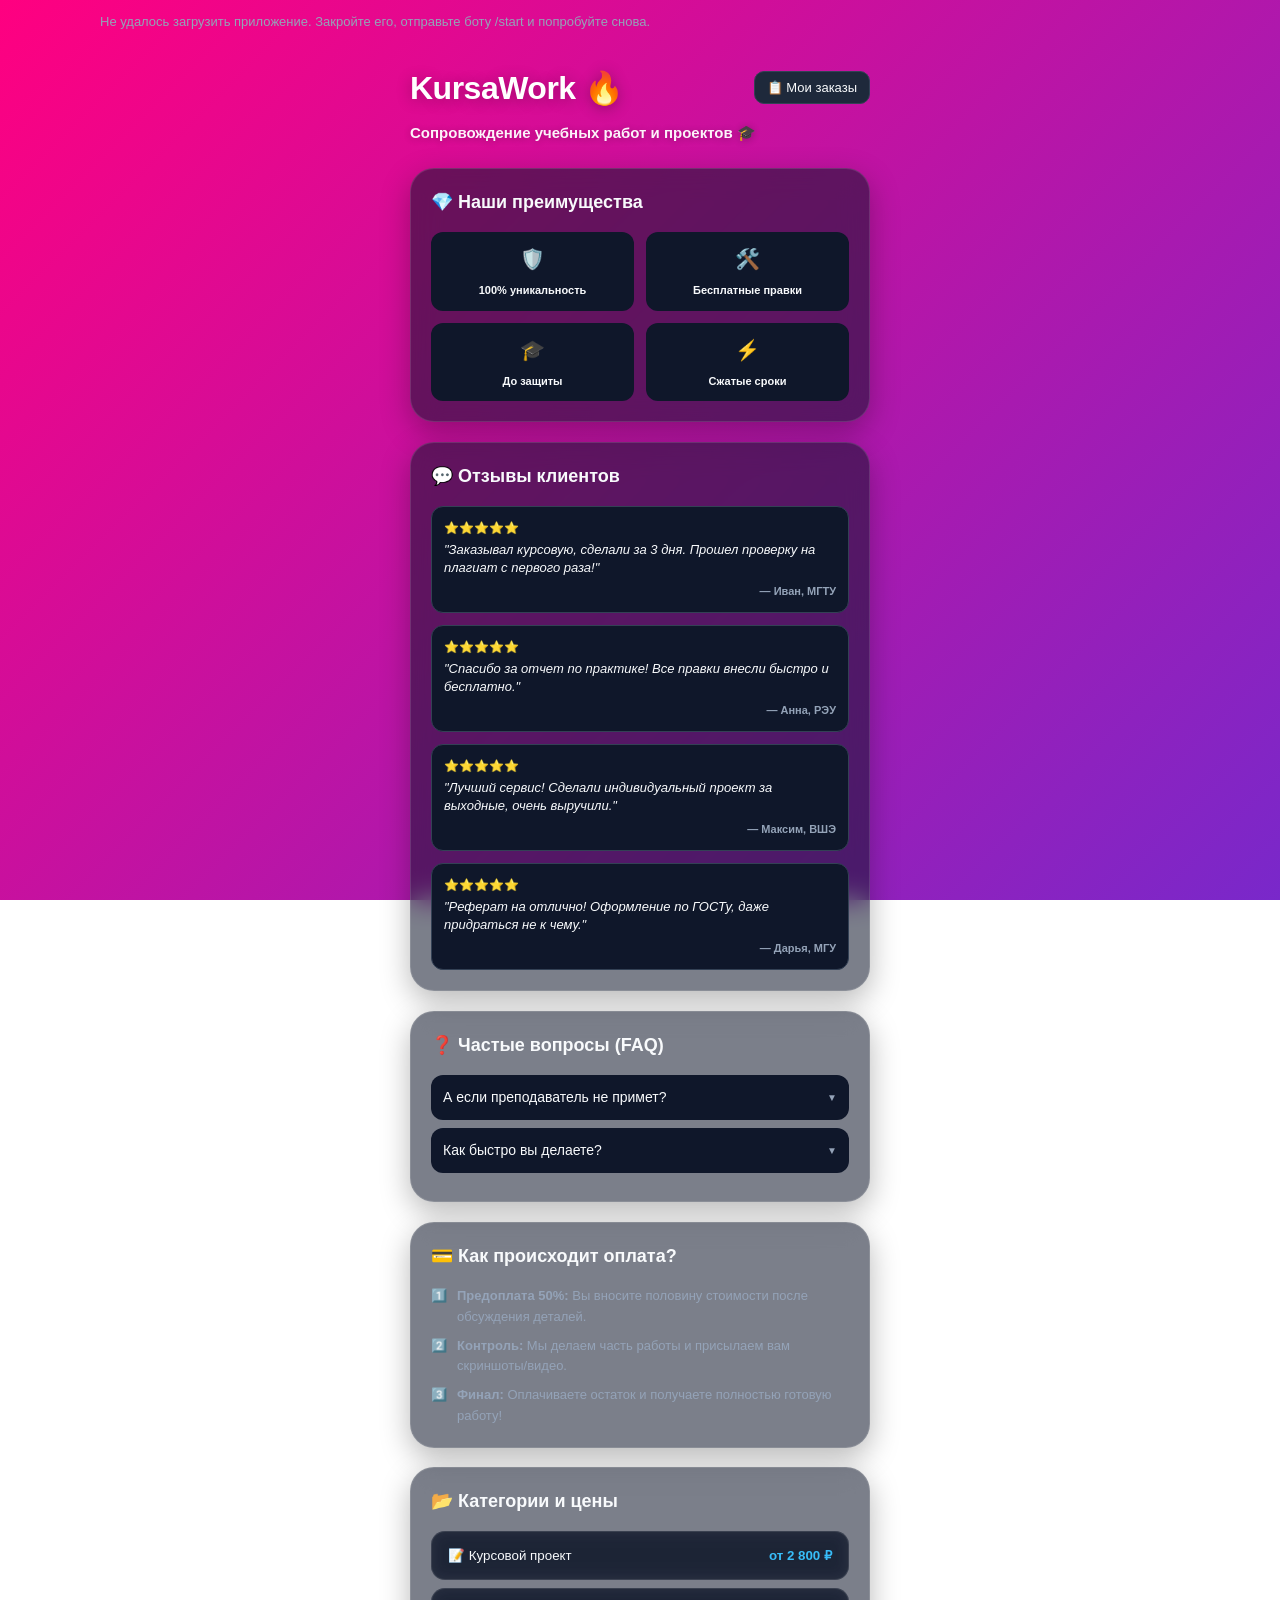
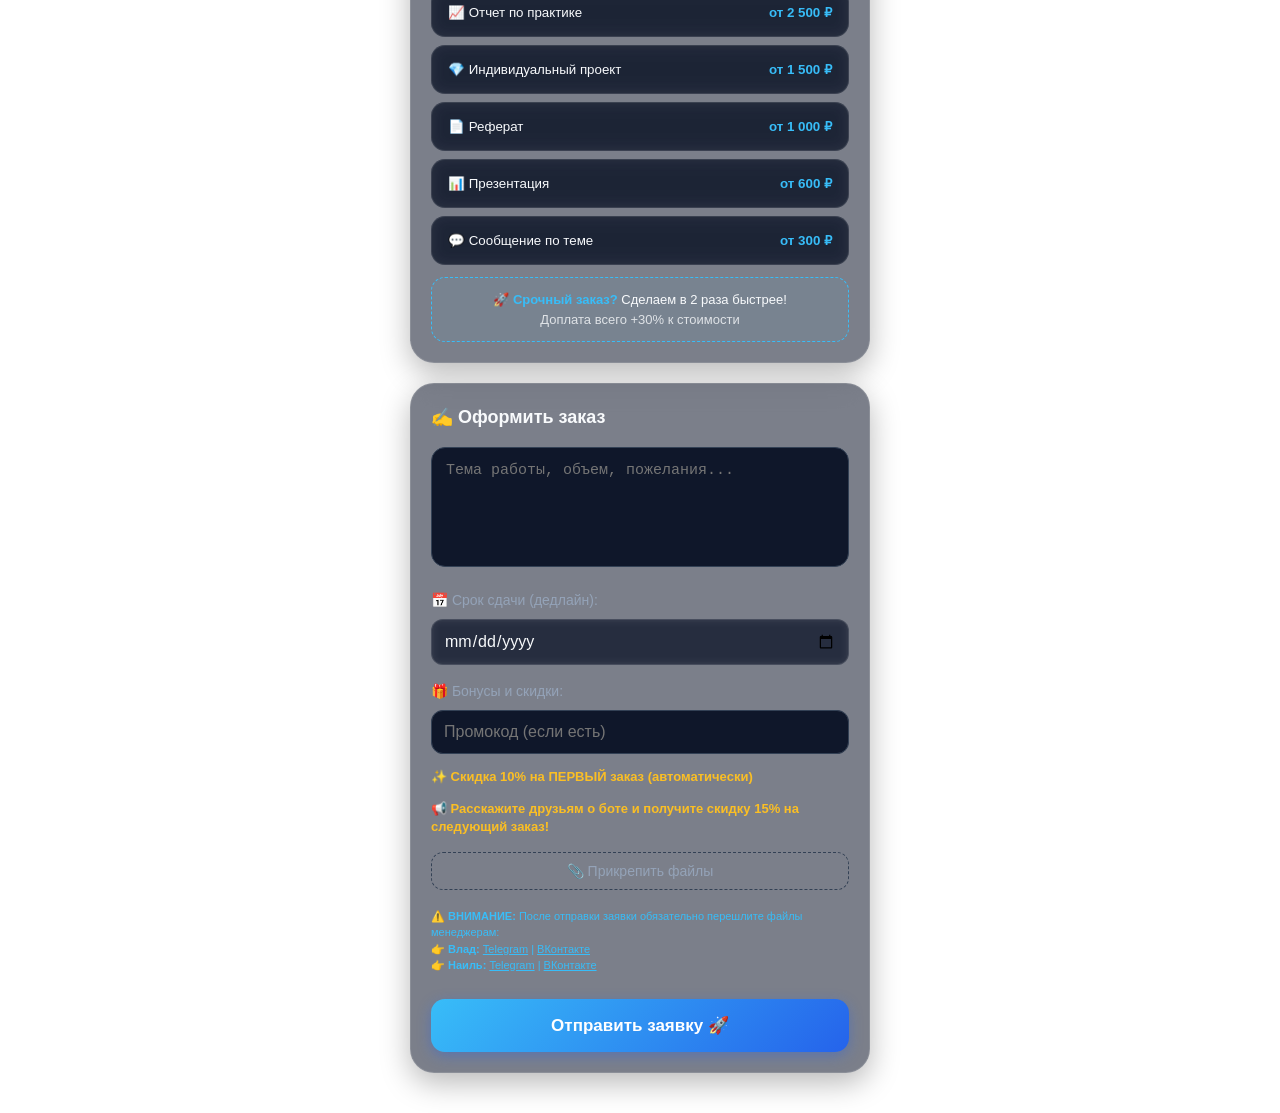
==== index.html @ 96e75885 "Add files via upload" ====
<!doctype html>
<html lang="ru">
  <head>
    <meta charset="UTF-8" />
    <meta name="viewport" content="width=device-width, initial-scale=1.0, maximum-scale=1.0, user-scalable=no" />
    <title>KursaWork Mini App</title>
    <link rel="stylesheet" href="./style.css?v=4.1" />
    <script src="https://telegram.org/js/telegram-web-app.js"></script>
    <link rel="stylesheet" href="./preserved.css"><link rel="stylesheet" href="./account.css">
    <script defer src="./bootstrap.js?v=5"></script></head>
  <body><div id="kwAccountBar" class="kw-account-bar"></div>
    <main class="container">
      <!-- Главный экран -->
      <div id="home-view">
        <div class="kw-preserved-129">
          <h1 class="kw-preserved-130">KursaWork 🔥</h1>
          <button id="showOrdersBtn" class="kw-preserved-131">
            📋 Мои заказы
          </button>
        </div>
        <p class="kw-preserved-132 subtitle">Сопровождение учебных работ и проектов 🎓</p>

        <section class="card">
          <h2>💎 Наши преимущества</h2>
          <div class="benefits-grid">
            <div class="benefit-item">
              <span>🛡️</span>
              <strong>100% уникальность</strong>
            </div>
            <div class="benefit-item">
              <span>🛠️</span>
              <strong>Бесплатные правки</strong>
            </div>
            <div class="benefit-item">
              <span>🎓</span>
              <strong>До защиты</strong>
            </div>
            <div class="benefit-item">
              <span>⚡</span>
              <strong>Сжатые сроки</strong>
            </div>
          </div>
        </section>

        <section class="card">
          <h2>💬 Отзывы клиентов</h2>
          <div class="reviews-slider">
            <div class="review-card">
              <div class="review-stars">⭐⭐⭐⭐⭐</div>
              <p>"Заказывал курсовую, сделали за 3 дня. Прошел проверку на плагиат с первого раза!"</p>
              <span class="review-author">— Иван, МГТУ</span>
            </div>
            <div class="review-card">
              <div class="review-stars">⭐⭐⭐⭐⭐</div>
              <p>"Спасибо за отчет по практике! Все правки внесли быстро и бесплатно."</p>
              <span class="review-author">— Анна, РЭУ</span>
            </div>
            <div class="review-card">
              <div class="review-stars">⭐⭐⭐⭐⭐</div>
              <p>"Лучший сервис! Сделали индивидуальный проект за выходные, очень выручили."</p>
              <span class="review-author">— Максим, ВШЭ</span>
            </div>
            <div class="review-card">
              <div class="review-stars">⭐⭐⭐⭐⭐</div>
              <p>"Реферат на отлично! Оформление по ГОСТу, даже придраться не к чему."</p>
              <span class="review-author">— Дарья, МГУ</span>
            </div>
          </div>
        </section>

        <section class="card">
          <h2>❓ Частые вопросы (FAQ)</h2>
          <div class="faq-list">
            <details>
              <summary>А если преподаватель не примет?</summary>
              <p>Мы бесплатно вносим все необходимые правки до тех пор, пока работа не будет успешно принята!</p>
            </details>
            <details>
              <summary>Как быстро вы делаете?</summary>
              <p>Сроки зависят от сложности, но мы всегда стараемся уложиться в ваш дедлайн. В среднем от 2-х дней.</p>
            </details>
          </div>
        </section>

        <section class="card">
          <h2>💳 Как происходит оплата?</h2>
          <div class="kw-preserved-133">
            <div class="kw-preserved-134">
              <span>1️⃣</span>
              <span><b>Предоплата 50%:</b> Вы вносите половину стоимости после обсуждения деталей.</span>
            </div>
            <div class="kw-preserved-135">
              <span>2️⃣</span>
              <span><b>Контроль:</b> Мы делаем часть работы и присылаем вам скриншоты/видео.</span>
            </div>
            <div class="kw-preserved-136">
              <span>3️⃣</span>
              <span><b>Финал:</b> Оплачиваете остаток и получаете полностью готовую работу!</span>
            </div>
          </div>
        </section>

        <section class="card">
          <h2>📂 Категории и цены</h2>
          <button class="item" data-type="Курсовой проект" data-price="от 2 800 ₽">
            <span>📝 Курсовой проект</span>
            <strong>от 2 800 ₽</strong>
          </button>
          <button class="item" data-type="Отчет по практике" data-price="от 2 500 ₽">
            <span>📈 Отчет по практике</span>
            <strong>от 2 500 ₽</strong>
          </button>
          <button class="item" data-type="Индивидуальный проект" data-price="от 1 500 ₽">
            <span>💎 Индивидуальный проект</span>
            <strong>от 1 500 ₽</strong>
          </button>
          <button class="item" data-type="Реферат" data-price="от 1 000 ₽">
            <span>📄 Реферат</span>
            <strong>от 1 000 ₽</strong>
          </button>
          <button class="item" data-type="Презентация" data-price="от 600 ₽">
            <span>📊 Презентация</span>
            <strong>от 600 ₽</strong>
          </button>
          <button class="item" data-type="Сообщение по теме" data-price="от 300 ₽">
            <span>💬 Сообщение по теме</span>
            <strong>от 300 ₽</strong>
          </button>
          
          <div class="urgent-box">
            <p>🚀 <b>Срочный заказ?</b> Сделаем в 2 раза быстрее!</p>
            <p class="kw-preserved-137">Доплата всего +30% к стоимости</p>
          </div>
        </section>

        <section class="card">
          <h2>✍️ Оформить заказ</h2>
          <textarea id="task" placeholder="Тема работы, объем, пожелания..."></textarea>
          
          <div class="input-group">
            <label for="deadline">📅 Срок сдачи (дедлайн):</label>
            <input type="date" id="deadline" />
          </div>

          <div class="input-group">
            <label for="promo">🎁 Бонусы и скидки:</label>
            <input type="text" id="promo" placeholder="Промокод (если есть)" />
            <p class="promo-hint">✨ Скидка 10% на ПЕРВЫЙ заказ (автоматически)</p>
            <p class="promo-hint">📢 Расскажите друзьям о боте и получите скидку 15% на следующий заказ!</p>
          </div>

          <div class="file-upload">
            <input type="file" id="fileInput" multiple hidden />
            <button id="fileBtn" class="secondary">📎 Прикрепить файлы</button>
            <div id="fileList" class="file-list"></div>
            <p class="kw-preserved-138">
              ⚠️ <b>ВНИМАНИЕ:</b> После отправки заявки обязательно перешлите файлы менеджерам: <br>
              👉 <b>Влад:</b> <a href="https://t.me/R0llxon" class="kw-preserved-139">Telegram</a> | <a href="https://vk.ru/marsyanen" class="kw-preserved-140">ВКонтакте</a><br>
              👉 <b>Наиль:</b> <a href="https://t.me/is_cosmo" class="kw-preserved-141">Telegram</a> | <a href="https://vk.ru/slarnyak" class="kw-preserved-142">ВКонтакте</a>
            </p>
          </div>

          <button id="sendBtn" class="primary">Отправить заявку 🚀</button>
        </section>
      </div>

      <!-- Экран заказов -->
      <div id="orders-view" class="kw-preserved-143">
        <div class="kw-preserved-144">
          <div class="kw-preserved-145">
            <button id="backBtn" class="kw-preserved-146">
              ←
            </button>
            <h1 class="kw-preserved-147">📋 Мои заказы</h1>
          </div>
          <button id="clearAllBtn" class="kw-preserved-148">
            🗑️ Очистить всё
          </button>
        </div>
        <div id="orders-list"></div>
        <div id="no-orders-msg" class="kw-preserved-149">
          <p class="kw-preserved-150">У вас пока нет заказов.</p>
          <button id="to-home-btn" class="primary">Сделать первый заказ</button>
        </div>
      </div>
    </main>


  </body>
</html>
---- style.css ----
:root {
  --bg-color: #0f172a;
  --card-bg: #1e293b;
  --text-primary: #f8fafc;
  --text-secondary: #94a3b8;
  --accent-color: #38bdf8;
  --accent-hover: #0ea5e9;
  --success-color: #22c55e;
  --border-color: #334155;
  --font-family: -apple-system, BlinkMacSystemFont, "Segoe UI", Roboto, Helvetica, Arial, sans-serif;
}

* {
  box-sizing: border-box;
  -webkit-tap-highlight-color: transparent;
}

body {
  margin: 0;
  padding: 0;
  /* МАКСИМАЛЬНО ЯРКАЯ И СОЧНАЯ ПАЛИТРА, как было до этого */
  background: linear-gradient(135deg, 
    #ff0080 0%, 
    #7928ca 25%, 
    #0070f3 50%, 
    #fbd38d 75%, 
    #ff0080 100%
  );
  background-attachment: fixed;
  background-size: 400% 400%;
  animation: gradientBG 12s ease infinite;
  color: var(--text-primary);
  font-family: var(--font-family);
  line-height: 1.5;
  overflow-x: hidden;
  min-height: 100vh;
}

.container {
  max-width: 500px;
  margin: 0 auto;
  padding: 20px;
  animation: fadeIn 0.5s ease-out;
}

@keyframes fadeIn {
  from { opacity: 0; transform: translateY(10px); }
  to { opacity: 1; transform: translateY(0); }
}

h1 {
  margin: 0;
  font-size: 32px;
  font-weight: 900;
  /* Белый текст с четкой тенью */
  color: #ffffff;
  text-shadow: 0 2px 15px rgba(0, 0, 0, 0.3);
  text-align: center;
  letter-spacing: -0.5px;
}

.subtitle {
  margin: 8px 0 24px;
  color: #ffffff;
  font-weight: 600;
  text-shadow: 0 1px 8px rgba(0, 0, 0, 0.3);
  text-align: center;
  font-size: 15px;
  opacity: 0.95;
}

@keyframes gradientBG {
  0% { background-position: 0% 50%; }
  50% { background-position: 100% 50%; }
  100% { background-position: 0% 50%; }
}

.card {
  /* Тонкая и прозрачная подложка со стильным неоновым spotlight-свечением границы */
  position: relative;
  background: rgba(15, 23, 42, 0.55);
  backdrop-filter: blur(14px);
  -webkit-backdrop-filter: blur(14px);
  border: 1px solid rgba(255, 255, 255, 0.12);
  border-radius: 24px;
  padding: 20px;
  margin-bottom: 20px;
  box-shadow: 0 10px 30px rgba(0, 0, 0, 0.28);
  overflow: hidden;
  /* Мягкий деликатный 3D наклон */
  transform-style: preserve-3d;
  will-change: transform;
  transform: perspective(1000px) rotateX(var(--tilt-x, 0deg)) rotateY(var(--tilt-y, 0deg)) scale3d(1, 1, 1);
  transition: transform 0.25s cubic-bezier(0.2, 0, 0.2, 1), border-color 0.3s ease, box-shadow 0.3s ease;
}

/* При фокусе на полях ввода полностью отключаем наклон карточки, чтобы текст не прыгал */
.card:focus-within {
  transform: perspective(1000px) rotateX(0deg) rotateY(0deg) scale3d(1, 1, 1) !important;
}

/* Радиальный мягкий свет (Spotlight) следующий за курсором */
.card::before {
  content: "";
  position: absolute;
  top: 0;
  left: 0;
  right: 0;
  bottom: 0;
  border-radius: inherit;
  background: radial-gradient(
    450px circle at var(--mouse-x, -500px) var(--mouse-y, -500px),
    rgba(56, 189, 248, 0.16),
    transparent 60%
  );
  pointer-events: none;
  opacity: 0;
  transition: opacity 0.35s ease;
  z-index: 1;
}

/* Светящаяся рамка за курсором */
.card::after {
  content: "";
  position: absolute;
  inset: -1px;
  border-radius: inherit;
  padding: 1px;
  background: radial-gradient(
    320px circle at var(--mouse-x, -500px) var(--mouse-y, -500px),
    rgba(56, 189, 248, 0.65),
    rgba(147, 51, 234, 0.35) 40%,
    transparent 70%
  );
  -webkit-mask: linear-gradient(#fff 0 0) content-box, linear-gradient(#fff 0 0);
  -webkit-mask-composite: xor;
  mask-composite: exclude;
  pointer-events: none;
  opacity: 0;
  transition: opacity 0.35s ease;
  z-index: 2;
}

.card:hover::before,
.card:hover::after {
  opacity: 1;
}

.card > * {
  position: relative;
  z-index: 3;
}

#clearAllBtn {
  background: linear-gradient(135deg, #ff4b2b 0%, #ff416c 100%);
  color: white;
  border: 1px solid rgba(255, 255, 255, 0.3);
  padding: 14px 24px;
  border-radius: 16px;
  font-weight: 800;
  font-size: 15px;
  width: 100%;
  margin-bottom: 24px;
  box-shadow: 0 8px 20px rgba(255, 75, 43, 0.4);
  cursor: pointer;
  transition: all 0.3s ease;
  display: flex;
  align-items: center;
  justify-content: center;
  gap: 8px;
  text-transform: uppercase;
  letter-spacing: 1.5px;
}

#clearAllBtn:active {
  transform: scale(0.96);
  box-shadow: 0 2px 8px rgba(239, 68, 68, 0.2);
}

#clearAllBtn:hover {
  filter: brightness(1.1);
  box-shadow: 0 6px 20px rgba(239, 68, 68, 0.5);
}

.card h2 {
  margin: 0 0 16px;
  font-size: 18px;
  font-weight: 600;
  display: flex;
  align-items: center;
  gap: 8px;
}

.input-group {
  margin-top: 16px;
  display: flex;
  flex-direction: column;
  gap: 8px;
}

.input-group label {
  font-size: 14px;
  color: var(--text-secondary);
  font-weight: 500;
}

.input-group input[type="date"],
.input-group input[type="text"],
.input-group textarea {
  background: rgba(15, 23, 42, 0.5);
  backdrop-filter: blur(4px);
  border: 1px solid rgba(255, 255, 255, 0.1);
  border-radius: 12px;
  padding: 12px;
  color: var(--text-primary);
  font-family: var(--font-family);
  font-size: 16px;
  outline: none;
  transition: all 0.2s;
}

.input-group input:focus,
.input-group textarea:focus {
  border-color: var(--accent-color);
  background: rgba(15, 23, 42, 0.8);
}

.input-group input[type="date"]:focus,
.input-group input[type="text"]:focus {
  border-color: var(--accent-color);
}

.input-group input[type="text"] {
  background: var(--bg-color);
  border: 1px solid var(--border-color);
  border-radius: 12px;
  padding: 12px;
  color: var(--text-primary);
  font-family: var(--font-family);
  font-size: 16px;
  outline: none;
  transition: border-color 0.2s;
}

.promo-hint {
  font-size: 13px;
  color: #fbbf24;
  font-weight: 600;
  margin: 6px 0 0;
  line-height: 1.4;
}

/* Benefits & FAQ */
.benefits-grid {
  display: grid;
  grid-template-columns: 1fr 1fr;
  gap: 12px;
}

.benefit-item {
  background: var(--bg-color);
  padding: 12px;
  border-radius: 12px;
  display: flex;
  flex-direction: column;
  align-items: center;
  text-align: center;
  gap: 8px;
}

.benefit-item span {
  font-size: 20px;
}

.benefit-item strong {
  font-size: 11px;
  color: var(--text-primary);
}

.faq-list details {
  background: var(--bg-color);
  border-radius: 12px;
  margin-bottom: 8px;
  overflow: hidden;
}

.faq-list summary {
  padding: 12px;
  font-size: 14px;
  font-weight: 500;
  cursor: pointer;
  list-style: none;
  display: flex;
  justify-content: space-between;
  align-items: center;
}

.faq-list summary::after {
  content: '▼';
  font-size: 10px;
  color: var(--text-secondary);
  transition: transform 0.2s;
}

.faq-list details[open] summary::after {
  transform: rotate(180deg);
}

.faq-list p {
  padding: 0 12px 12px;
  margin: 0;
  font-size: 13px;
  color: var(--text-secondary);
}

/* My Orders Page */
.order-card {
  background: var(--card-bg);
  border: 1px solid var(--border-color);
  border-radius: 16px;
  margin-bottom: 15px;
  padding: 15px;
  animation: fadeIn 0.3s ease-out;
  position: relative;
}

.order-id {
  font-weight: 700;
  font-size: 15px;
  color: var(--text-primary);
  margin-right: 8px;
}

.order-status {
  font-size: 11px;
  font-weight: 700;
  padding: 3px 8px;
  border-radius: 6px;
  color: #fff;
  text-transform: uppercase;
}

.status-pending { background: rgba(148, 163, 184, 0.1); color: #94a3b8; }
.status-accepted { background: rgba(34, 197, 94, 0.1); color: #22c55e; }
.status-progress { background: rgba(56, 189, 248, 0.1); color: #38bdf8; }
.status-ready { background: linear-gradient(135deg, #22c55e 0%, #16a34a 100%); color: white; }
.status-rejected { background: rgba(239, 68, 68, 0.1); color: #ef4444; }

.order-info {
  margin: 6px 0;
  font-size: 13px;
  color: var(--text-secondary);
  line-height: 1.4;
}

.order-info b {
  color: var(--text-primary);
}

.order-time {
  font-size: 11px;
  color: var(--text-secondary);
  opacity: 0.7;
}

.order-price {
  font-weight: 800;
  color: var(--accent-color);
  font-size: 16px;
}

.delete-btn {
  background: rgba(239, 68, 68, 0.1);
  border: 1px solid rgba(239, 68, 68, 0.2);
  color: #ef4444;
  width: 32px;
  height: 32px;
  border-radius: 8px;
  display: flex;
  align-items: center;
  justify-content: center;
  cursor: pointer;
  transition: all 0.2s;
}

.delete-btn:active {
  transform: scale(0.9);
  background: rgba(239, 68, 68, 0.2);
}

#back-to-main {
  margin-top: 20px;
}

/* Reviews */
.reviews-slider {
  display: flex;
  flex-direction: column;
  gap: 12px;
}

.review-card {
  background: var(--bg-color);
  padding: 12px;
  border-radius: 12px;
  border: 1px solid var(--border-color);
}

.review-stars {
  color: #fbbf24;
  font-size: 12px;
  margin-bottom: 4px;
}

.review-card p {
  margin: 0;
  font-size: 13px;
  color: var(--text-primary);
  font-style: italic;
  line-height: 1.4;
}

.review-author {
  display: block;
  margin-top: 6px;
  font-size: 11px;
  color: var(--text-secondary);
  text-align: right;
  font-weight: 600;
}

.item {
  width: 100%;
  display: flex;
  justify-content: space-between;
  align-items: center;
  background: rgba(15, 23, 42, 0.7);
  backdrop-filter: blur(8px);
  color: var(--text-primary);
  border: 1px solid rgba(255, 255, 255, 0.1);
  border-radius: 14px;
  padding: 16px;
  margin: 8px 0;
  cursor: pointer;
  position: relative;
  transition: all 0.25s cubic-bezier(0.4, 0, 0.2, 1);
}

.item:hover {
  border-color: rgba(56, 189, 248, 0.4);
  background: rgba(15, 23, 42, 0.85);
  box-shadow: 0 4px 16px rgba(56, 189, 248, 0.15);
}

.item:active {
  transform: scale(0.985);
}

.item span {
  font-weight: 500;
}

.item strong {
  color: var(--accent-color);
}

.item.active {
  background: rgba(56, 189, 248, 0.05);
  border-color: var(--accent-color);
  box-shadow: 0 0 0 1px var(--accent-color);
}

.urgent-box {
  margin-top: 12px;
  padding: 12px;
  background: rgba(56, 189, 248, 0.05);
  border-radius: 14px;
  border: 1px dashed var(--accent-color);
  text-align: center;
}

.urgent-box p {
  margin: 0;
  font-size: 13px;
  color: var(--text-primary);
}

.urgent-box b {
  color: var(--accent-color);
}

textarea {
  width: 100%;
  min-height: 120px;
  resize: none;
  border-radius: 14px;
  border: 1px solid var(--border-color);
  background: #0f172a;
  color: var(--text-primary);
  padding: 14px;
  font-size: 15px;
  transition: border-color 0.2s;
}

textarea:focus {
  outline: none;
  border-color: var(--accent-color);
}

.file-upload {
  margin: 15px 0;
}

.secondary {
  width: 100%;
  background: transparent;
  border: 1px dashed var(--border-color);
  color: var(--text-secondary);
  border-radius: 12px;
  padding: 10px;
  cursor: pointer;
  font-size: 14px;
  transition: all 0.2s;
}

.secondary:hover {
  border-color: var(--accent-color);
  color: var(--text-primary);
}

.file-list {
  margin-top: 8px;
  font-size: 12px;
  color: var(--accent-color);
  display: flex;
  flex-direction: column;
  gap: 4px;
}

.primary {
  margin-top: 10px;
  width: 100%;
  border: none;
  border-radius: 14px;
  padding: 16px;
  cursor: pointer;
  background: linear-gradient(135deg, #38bdf8 0%, #2563eb 100%);
  color: white;
  font-size: 17px;
  font-weight: 700;
  box-shadow: 0 4px 14px 0 rgba(37, 99, 235, 0.39);
  transition: all 0.2s;
}

.primary:active {
  transform: scale(0.97);
  box-shadow: 0 2px 10px 0 rgba(37, 99, 235, 0.39);
}
---- preserved.css ----
.order-table {
      width: 100%;
      min-width: 950px;
      border-collapse: collapse;
      margin-top: 14px;
      font-size: 13px;
    }
    .order-table th, .order-table td {
      padding: 12px 10px;
      text-align: left;
      border-bottom: 1px solid var(--card-border);
      vertical-align: middle;
    }
    .order-table th {
      color: var(--text-secondary);
      font-weight: 600;
      text-transform: uppercase;
      font-size: 11px;
    }
    .action-btn {
      display: inline-flex;
      align-items: center;
      justify-content: center;
      padding: 6px 11px;
      border-radius: 8px;
      font-size: 12px;
      font-weight: 600;
      border: none;
      cursor: pointer;
      transition: var(--transition);
      margin-right: 4px;
      margin-bottom: 3px;
      white-space: nowrap;
    }
    .btn-accept { background: rgba(56, 189, 248, 0.2); color: #38bdf8; border: 1px solid rgba(56, 189, 248, 0.4); }
    .btn-accept:hover { background: #38bdf8; color: black; }
    .btn-work { background: rgba(139, 92, 246, 0.2); color: #c084fc; border: 1px solid rgba(139, 92, 246, 0.4); }
    .btn-work:hover { background: #8b5cf6; color: white; }
    .btn-done { background: rgba(16, 185, 129, 0.2); color: #34d399; border: 1px solid rgba(16, 185, 129, 0.4); }
    .btn-done:hover { background: #10b981; color: white; }
    .btn-reject { background: rgba(239, 68, 68, 0.2); color: #f87171; border: 1px solid rgba(239, 68, 68, 0.4); }
    .btn-reject:hover { background: #ef4444; color: white; }
  
.kw-preserved-1{max-width: 1200px;}
.kw-preserved-2{max-width: 440px; margin: 40px auto;}
.kw-preserved-3{font-size: 22px; text-align: center; margin-bottom: 8px;}
.kw-preserved-4{font-size: 13px; color: var(--text-secondary); text-align: center; margin-bottom: 20px;}
.kw-preserved-5{display: none; margin-top: 14px; padding: 12px; background: rgba(239, 68, 68, 0.15); border: 1px solid rgba(239, 68, 68, 0.3); color: #f87171; border-radius: 10px; font-size: 13px; text-align: center;}
.kw-preserved-6{display: none;}
.kw-preserved-7{display: flex; justify-content: space-between; align-items: center; flex-wrap: wrap; gap: 14px;}
.kw-preserved-8{font-size: 22px; margin: 0;}
.kw-preserved-9{font-size: 13px; color: var(--text-secondary); margin-top: 4px;}
.kw-preserved-10{color: var(--accent-cyan);}
.kw-preserved-11{display: flex; gap: 10px;}
.kw-preserved-12{color: #f87171; border-color: rgba(239, 68, 68, 0.3);}
.kw-preserved-13{overflow-x: auto; padding: 18px 24px;}
.kw-preserved-14{min-width: 80px;}
.kw-preserved-15{min-width: 95px;}
.kw-preserved-16{min-width: 140px;}
.kw-preserved-17{min-width: 200px;}
.kw-preserved-18{min-width: 95px;}
.kw-preserved-19{min-width: 110px;}
.kw-preserved-20{min-width: 95px;}
.kw-preserved-21{min-width: 220px;}
.kw-preserved-22{text-align: center; color: var(--text-secondary); padding: 30px;}
.kw-preserved-23{display: none; padding: 22px;}
.kw-preserved-24{font-size: 18px; margin-bottom: 14px;}
.kw-preserved-25{display: grid; grid-template-columns: 280px 1fr; gap: 18px; min-height: 440px;}
.kw-preserved-26{border-right: 1px solid var(--card-border); padding-right: 14px; max-height: 480px; overflow-y: auto;}
.kw-preserved-27{font-size: 13px; color: var(--text-secondary);}
.kw-preserved-28{display: flex; flex-direction: column; justify-content: space-between; height: 480px;}
.kw-preserved-29{flex: 1; overflow-y: auto; padding-right: 8px; margin-bottom: 14px;}
.kw-preserved-30{font-size: 14px; color: var(--text-secondary); text-align: center; margin-top: 150px;}
.kw-preserved-31{display: none; gap: 8px;}
.kw-preserved-32{flex: 1;}
.kw-preserved-33{width: auto; padding: 0 24px; white-space: nowrap;}

    .cab-nav {
      display: flex;
      gap: 8px;
      margin-bottom: 20px;
      border-bottom: 1px solid var(--card-border);
      padding-bottom: 12px;
      overflow-x: auto;
    }
    .cab-tab {
      padding: 10px 16px;
      border-radius: 12px;
      background: rgba(255, 255, 255, 0.04);
      border: 1px solid var(--card-border);
      color: var(--text-primary);
      font-size: 14px;
      font-weight: 600;
      cursor: pointer;
      white-space: nowrap;
      transition: var(--transition);
    }
    .cab-tab:hover {
      background: rgba(56, 189, 248, 0.12);
      border-color: var(--accent-cyan);
    }
    .cab-tab.active {
      background: linear-gradient(135deg, #0ea5e9, #3b82f6);
      border: none;
      color: white;
      box-shadow: 0 4px 15px rgba(14, 165, 233, 0.35);
    }
  
.kw-preserved-34{margin-bottom: 24px;}
.kw-preserved-35{font-size: 18px; margin-bottom: 14px;}
.kw-preserved-36{width: auto;}
.kw-preserved-37{display: none; margin-top: 12px; color: #34d399; font-size: 13px; font-weight: 600;}
.kw-preserved-38{display: none;}
.kw-preserved-39{font-size: 18px; margin-bottom: 12px;}
.kw-preserved-40{display: flex; flex-direction: column; gap: 10px;}
.kw-preserved-41{font-size: 13px; color: var(--text-secondary);}
.kw-preserved-42{display: none;}
.kw-preserved-43{font-size: 18px; margin-bottom: 12px;}
.kw-preserved-44{display: flex; gap: 10px; margin-bottom: 16px;}
.kw-preserved-45{text-transform: uppercase; font-weight: 700; letter-spacing: 1px;}
.kw-preserved-46{width: auto; padding: 12px 24px; white-space: nowrap;}
.kw-preserved-47{display: none;}
.kw-preserved-48{font-size: 18px; margin-bottom: 10px;}
.kw-preserved-49{font-size: 14px; color: var(--text-secondary); line-height: 1.6; margin-bottom: 16px;}
.kw-preserved-50{display: grid; grid-template-columns: repeat(auto-fit, minmax(200px, 1fr)); gap: 14px;}
.kw-preserved-51{background: rgba(16, 185, 129, 0.1); border: 1px solid rgba(16, 185, 129, 0.3); padding: 16px; border-radius: 14px;}
.kw-preserved-52{font-size: 20px; font-weight: 800; color: #34d399; margin-bottom: 4px;}
.kw-preserved-53{font-size: 12px; color: var(--text-secondary);}
.kw-preserved-54{background: rgba(56, 189, 248, 0.1); border: 1px solid rgba(56, 189, 248, 0.3); padding: 16px; border-radius: 14px;}
.kw-preserved-55{font-size: 20px; font-weight: 800; color: #38bdf8; margin-bottom: 4px;}
.kw-preserved-56{font-size: 12px; color: var(--text-secondary);}
.kw-preserved-57{display: none;}
.kw-preserved-58{font-size: 18px; margin-bottom: 10px;}
.kw-preserved-59{font-size: 13px; color: var(--text-secondary); margin-bottom: 14px;}
.kw-preserved-60{padding: 20px; text-align: center; border: 1px dashed var(--card-border); border-radius: 14px; color: var(--text-secondary); font-size: 13px;}
.kw-preserved-61{color: #f59e0b; font-weight: 600;}
.kw-preserved-62{font-size: 24px; margin-bottom: 8px; text-align: center; background: linear-gradient(135deg, #fff 0%, #f59e0b 100%); -webkit-background-clip: text; -webkit-text-fill-color: transparent;}
.kw-preserved-63{text-align: center; color: var(--text-secondary); font-size: 14px; margin-bottom: 22px;}
.kw-preserved-64{font-size: 20px; margin-bottom: 16px;}
.kw-preserved-65{font-size: 12px; color: var(--text-secondary); margin-top: 4px;}
.kw-preserved-66{font-size: 12px; color: var(--text-secondary); margin-top: 4px;}
.kw-preserved-67{font-size: 12px; color: var(--text-secondary); margin-top: 4px;}
.kw-preserved-68{font-size: 12px; color: var(--text-secondary); margin-top: 4px;}
.kw-preserved-69{font-size: 20px; margin-bottom: 6px;}
.kw-preserved-70{font-size: 13px; color: var(--text-secondary); margin-bottom: 16px;}
.kw-preserved-71{margin-top: 16px; padding: 12px 16px; background: rgba(56, 189, 248, 0.08); border: 1px solid rgba(56, 189, 248, 0.2); border-radius: 12px; font-size: 13px;}
.kw-preserved-72{font-size: 20px; margin-bottom: 14px;}
.kw-preserved-73{text-transform: uppercase;}
.kw-preserved-74{font-size: 12px; color: var(--accent-cyan); margin-top: 4px;}
.kw-preserved-75{display: none; margin-top: 18px; padding: 14px; border-radius: 12px; font-size: 14px;}
.kw-preserved-76{font-size: 20px; margin-bottom: 12px;}
.kw-preserved-77{font-size: 14px; color: var(--text-secondary); line-height: 1.7;}
.kw-preserved-78{margin-bottom: 10px;}
.kw-preserved-79{color: var(--text-primary);}
.kw-preserved-80{margin-bottom: 10px;}
.kw-preserved-81{color: var(--text-primary);}
.kw-preserved-82{color: var(--text-primary);}
.kw-preserved-83{font-size: 20px; margin-bottom: 14px;}
.kw-preserved-84{color: var(--accent-cyan); text-decoration: none;}
.kw-preserved-85{font-size: 20px; margin-bottom: 8px;}
.kw-preserved-86{font-size: 13px; color: var(--text-secondary); margin-bottom: 20px;}
.kw-preserved-87{background: linear-gradient(135deg, #8b5cf6, #06b6d4);}
.kw-preserved-88{display: none;}
.kw-preserved-89{display: flex; align-items: center; gap: 8px;}
.kw-preserved-90{width: 10px; height: 10px; border-radius: 50%; background: #10b981;}
.kw-preserved-91{background: none; border: none; color: white; cursor: pointer; font-size: 18px;}
.kw-preserved-92{background: var(--accent-cyan); color: #0b0f19; border: none; padding: 0 14px; border-radius: 10px; font-weight: 700; cursor: pointer;}
.kw-preserved-93{text-align: center; padding: 20px; font-size: 13px; color: var(--text-secondary); border-top: 1px solid var(--card-border);}
.kw-preserved-94{text-align: center; color: var(--text-secondary); padding: 24px;}
.kw-preserved-95{background: rgba(34, 197, 94, 0.2); color: #34d399; border: 1px solid rgba(34, 197, 94, 0.4); padding: 4px 8px; border-radius: 6px;}
.kw-preserved-96{background: rgba(239, 68, 68, 0.2); color: #f87171; border: 1px solid rgba(239, 68, 68, 0.4); padding: 4px 8px; border-radius: 6px;}
.kw-preserved-97{color: #34d399; font-size: 12px; font-weight: 600;}
.kw-preserved-98{color: #f87171; font-size: 12px; font-weight: 600;}
.kw-preserved-99{display: flex; flex-wrap: wrap; gap: 4px;}
.kw-preserved-100{color: var(--text-secondary); white-space: nowrap;}
.kw-preserved-101{font-weight: 600; color: var(--accent-cyan);}
.kw-preserved-102{font-size: 12px; color: var(--text-secondary); max-width: 250px; overflow: hidden; text-overflow: ellipsis; white-space: nowrap;}
.kw-preserved-103{white-space: nowrap;}
.kw-preserved-104{font-size: 13px; color: var(--text-secondary); padding: 12px;}
.kw-preserved-105{display: flex; justify-content: space-between; align-items: center; margin-bottom: 4px;}
.kw-preserved-106{font-size: 13px; color: var(--accent-cyan);}
.kw-preserved-107{font-size: 11px; opacity: 0.6;}
.kw-preserved-108{font-size: 12px; color: var(--text-secondary); overflow: hidden; text-overflow: ellipsis; white-space: nowrap;}
.kw-preserved-109{font-size: 13px; color: var(--text-secondary); text-align: center; margin-top: 100px;}
.kw-preserved-110{ padding: 10px 14px; border-radius: 12px; margin-bottom: 8px; font-size: 13px; border: 1px solid rgba(255,255,255,0.06);}
.kw-preserved-111{font-weight: 700; font-size: 11px; color: var(--accent-cyan); margin-bottom: 2px;}
.kw-preserved-112{font-weight: 700; font-size: 16px; margin-bottom: 6px;}
.kw-preserved-113{color: var(--text-primary); margin-bottom: 10px;}
.kw-preserved-114{display: inline-block; text-decoration: none;}
.kw-preserved-115{text-align: center; color: var(--text-secondary); padding: 20px;}
.kw-preserved-116{background: rgba(239, 68, 68, 0.1); border: 1px solid rgba(239, 68, 68, 0.3); color: #f87171; padding: 14px; border-radius: 12px;}
.kw-preserved-117{background: rgba(255, 255, 255, 0.03); border: 1px dashed var(--card-border); padding: 14px; border-radius: 12px; margin-top: 14px; font-size: 13px; color: var(--text-secondary);}
.kw-preserved-118{background: rgba(56, 189, 248, 0.08); border: 1px solid rgba(56, 189, 248, 0.25); padding: 16px; border-radius: 14px; margin-top: 16px;}
.kw-preserved-119{font-weight: 700; color: #38bdf8; font-size: 15px; margin-bottom: 4px;}
.kw-preserved-120{font-size: 13px; color: var(--text-secondary); margin-bottom: 12px;}
.kw-preserved-121{animation: slideUp 0.3s ease-out; margin-top: 10px;}
.kw-preserved-122{display: flex; justify-content: space-between; align-items: center; border-bottom: 1px solid var(--card-border); padding-bottom: 12px; margin-bottom: 14px;}
.kw-preserved-123{font-size: 18px; font-weight: 800;}
.kw-preserved-124{font-size: 14px; line-height: 1.8;}
.kw-preserved-125{margin-top: 8px;}
.kw-preserved-126{color: var(--text-secondary);}
.kw-preserved-127{color: #f87171;}
.kw-preserved-128{padding: 12px; background: rgba(16, 185, 129, 0.15); border: 1px solid rgba(16, 185, 129, 0.3); color: #34d399; border-radius: 10px; font-size: 13px; font-weight: 600;}
.kw-preserved-129{display: flex; justify-content: space-between; align-items: center; margin-bottom: 10px;}
.kw-preserved-130{margin: 0; text-align: left;}
.kw-preserved-131{background: var(--card-bg); border: 1px solid var(--border-color); color: var(--text-primary); padding: 8px 12px; border-radius: 10px; font-size: 13px; cursor: pointer; display: flex; align-items: center; gap: 6px;}
.kw-preserved-132{text-align: left; margin-top: 0;}
.kw-preserved-133{font-size: 13px; color: var(--text-secondary); line-height: 1.6;}
.kw-preserved-134{display: flex; align-items: flex-start; gap: 10px; margin-bottom: 8px;}
.kw-preserved-135{display: flex; align-items: flex-start; gap: 10px; margin-bottom: 8px;}
.kw-preserved-136{display: flex; align-items: flex-start; gap: 10px;}
.kw-preserved-137{font-size: 12px; margin-top: 4px; opacity: 0.8;}
.kw-preserved-138{font-size: 11px; color: var(--accent-color); margin-top: 10px; font-weight: 500; line-height: 1.5;}
.kw-preserved-139{color: #38bdf8; text-decoration: underline;}
.kw-preserved-140{color: #38bdf8; text-decoration: underline;}
.kw-preserved-141{color: #38bdf8; text-decoration: underline;}
.kw-preserved-142{color: #38bdf8; text-decoration: underline;}
.kw-preserved-143{display: none;}
.kw-preserved-144{display: flex; align-items: center; justify-content: space-between; margin-bottom: 20px;}
.kw-preserved-145{display: flex; align-items: center; gap: 15px;}
.kw-preserved-146{background: var(--card-bg); border: 1px solid var(--border-color); color: var(--text-primary); width: 40px; height: 40px; border-radius: 12px; display: flex; align-items: center; justify-content: center; cursor: pointer; font-size: 18px;}
.kw-preserved-147{margin: 0; font-size: 24px;}
.kw-preserved-148{display: none; background: rgba(239, 68, 68, 0.1); border: 1px solid rgba(239, 68, 68, 0.2); color: #ef4444; padding: 8px 12px; border-radius: 10px; font-size: 12px; cursor: pointer; font-weight: 600;}
.kw-preserved-149{display: none; text-align: center; padding: 40px 20px;}
.kw-preserved-150{font-size: 16px; color: var(--text-secondary);}
.kw-preserved-151{margin-top: 10px; padding: 8px 10px; background: rgba(56, 189, 248, 0.08); border-radius: 8px; border: 1px solid rgba(56, 189, 248, 0.2); font-size: 12px;}
.kw-preserved-152{font-weight: 600; color: #38bdf8; margin-bottom: 4px;}
.kw-preserved-153{display: flex; gap: 8px;}
.kw-preserved-154{color: #60a5fa; text-decoration: underline;}
.kw-preserved-155{color: #60a5fa; text-decoration: underline;}
.kw-preserved-156{display: flex; justify-content: space-between; align-items: center; margin-bottom: 12px;}
.kw-preserved-157{display: flex; align-items: center;}
.kw-preserved-158{display: flex; justify-content: space-between; align-items: center; margin-top: 10px;}
.kw-chat-user{background:rgba(56,189,248,.15)}.kw-chat-admin{background:rgba(255,255,255,.06)}
.kw-new-control{width:100%;background:rgba(15,23,42,.7);border:1px solid var(--card-border);color:var(--text-primary);padding:12px 16px;border-radius:12px;font-size:14px;font-family:inherit;transition:var(--transition);outline:none}
---- account.css ----
.kw-account-bar{max-width:1120px;margin:12px auto;display:flex;align-items:center;justify-content:space-between;gap:12px;flex-wrap:wrap;padding:0 20px;color:var(--text-secondary);font-size:13px}.kw-auth-dialog{width:min(580px,calc(100% - 28px));max-height:90vh;overflow:auto;background:var(--card-bg,#141b2d);color:var(--text-primary,#fff);border:1px solid var(--card-border,#38bdf8);border-radius:16px;padding:24px;position:fixed;inset:0;margin:auto;backdrop-filter:blur(20px)}.kw-auth-dialog::backdrop{background:rgba(0,0,0,.65)}.kw-auth-dialog p,.kw-auth-dialog h3{margin:14px 0}.kw-auth-dialog label{margin-top:12px}.kw-auth-dialog .nav-btn{margin:6px 8px 6px 0;white-space:normal}.kw-new-control{max-width:100%;width:100%;background:rgba(15,23,42,.7);border:1px solid var(--card-border);color:var(--text-primary);padding:12px 16px;border-radius:12px;font:inherit}.kw-file-list button{white-space:normal;overflow-wrap:anywhere;text-align:left;max-width:100%}.kw-message{padding:12px;border:1px solid var(--card-border);border-radius:10px;margin:8px 0;overflow-wrap:anywhere}.kw-order-messages{max-height:420px;overflow:auto}.kw-guest-main{max-width:900px}.kw-guest-main p{overflow-wrap:anywhere;white-space:pre-wrap}[hidden]{display:none!important}

.kw-chat-selector{width:100%;padding:8px 12px;background:#111827;color:#fff;border:1px solid var(--card-border);font:inherit;border-radius:0}.kw-chat-selector option{background:#111827;color:#fff}

.kw-welcome{width:min(540px,calc(100% - 28px));padding:30px}.kw-welcome-brand{font-size:22px;font-weight:800;color:#a78bfa}.kw-welcome h2{font-size:28px;margin:20px 0 12px}.kw-welcome-intro{color:var(--text-secondary,#cbd5e1);line-height:1.6}.kw-entry-options{display:grid;gap:12px;margin-top:24px}.kw-entry-option{display:grid;gap:9px;text-align:left;width:100%;padding:20px;border:1px solid rgba(56,189,248,.4);border-radius:14px;color:var(--text-primary,#fff);background:rgba(56,189,248,.08);font:inherit;cursor:pointer}.kw-entry-option:first-child{background:linear-gradient(120deg,rgba(14,165,233,.22),rgba(139,92,246,.18))}.kw-entry-option strong{font-size:17px}.kw-entry-option span{color:var(--text-secondary,#cbd5e1);font-size:14px;line-height:1.5}.kw-entry-option:hover{border-color:#38bdf8;background-color:rgba(56,189,248,.15)}.kw-entry-option:focus-visible{outline:3px solid #38bdf8;outline-offset:3px}.kw-welcome-note{font-size:12px;color:var(--text-secondary,#cbd5e1);line-height:1.5}@media(max-width:480px){.kw-welcome{padding:22px}.kw-welcome h2{font-size:24px}.kw-entry-option{padding:16px}}

.kw-account-status{display:inline-flex;align-items:center;border:1px solid rgba(56,189,248,.3);border-radius:20px;padding:7px 12px;background:rgba(56,189,248,.08);color:var(--text-primary,#fff)}.kw-guest-info p{color:var(--text-secondary,#cbd5e1);line-height:1.65;margin:12px 0}.kw-guest-info h2{margin-bottom:16px}

.kw-telegram-profile{display:flex;align-items:center;gap:20px;flex-wrap:wrap}.kw-profile-avatar{width:80px;height:80px;object-fit:cover;border-radius:50%;background:rgba(56,189,248,.15);display:grid;place-items:center;font-size:32px}.kw-cabinet-order{display:grid;gap:9px;width:100%;margin-top:12px;padding:18px;text-align:left;border:1px solid var(--card-border);border-radius:12px;background:rgba(30,41,59,.7);color:var(--text-primary);font:inherit;cursor:pointer;overflow-wrap:anywhere}.kw-cabinet-order:hover{border-color:#38bdf8}.kw-cabinet-order span{color:var(--text-secondary)}.kw-order-description{white-space:pre-wrap;overflow-wrap:anywhere}
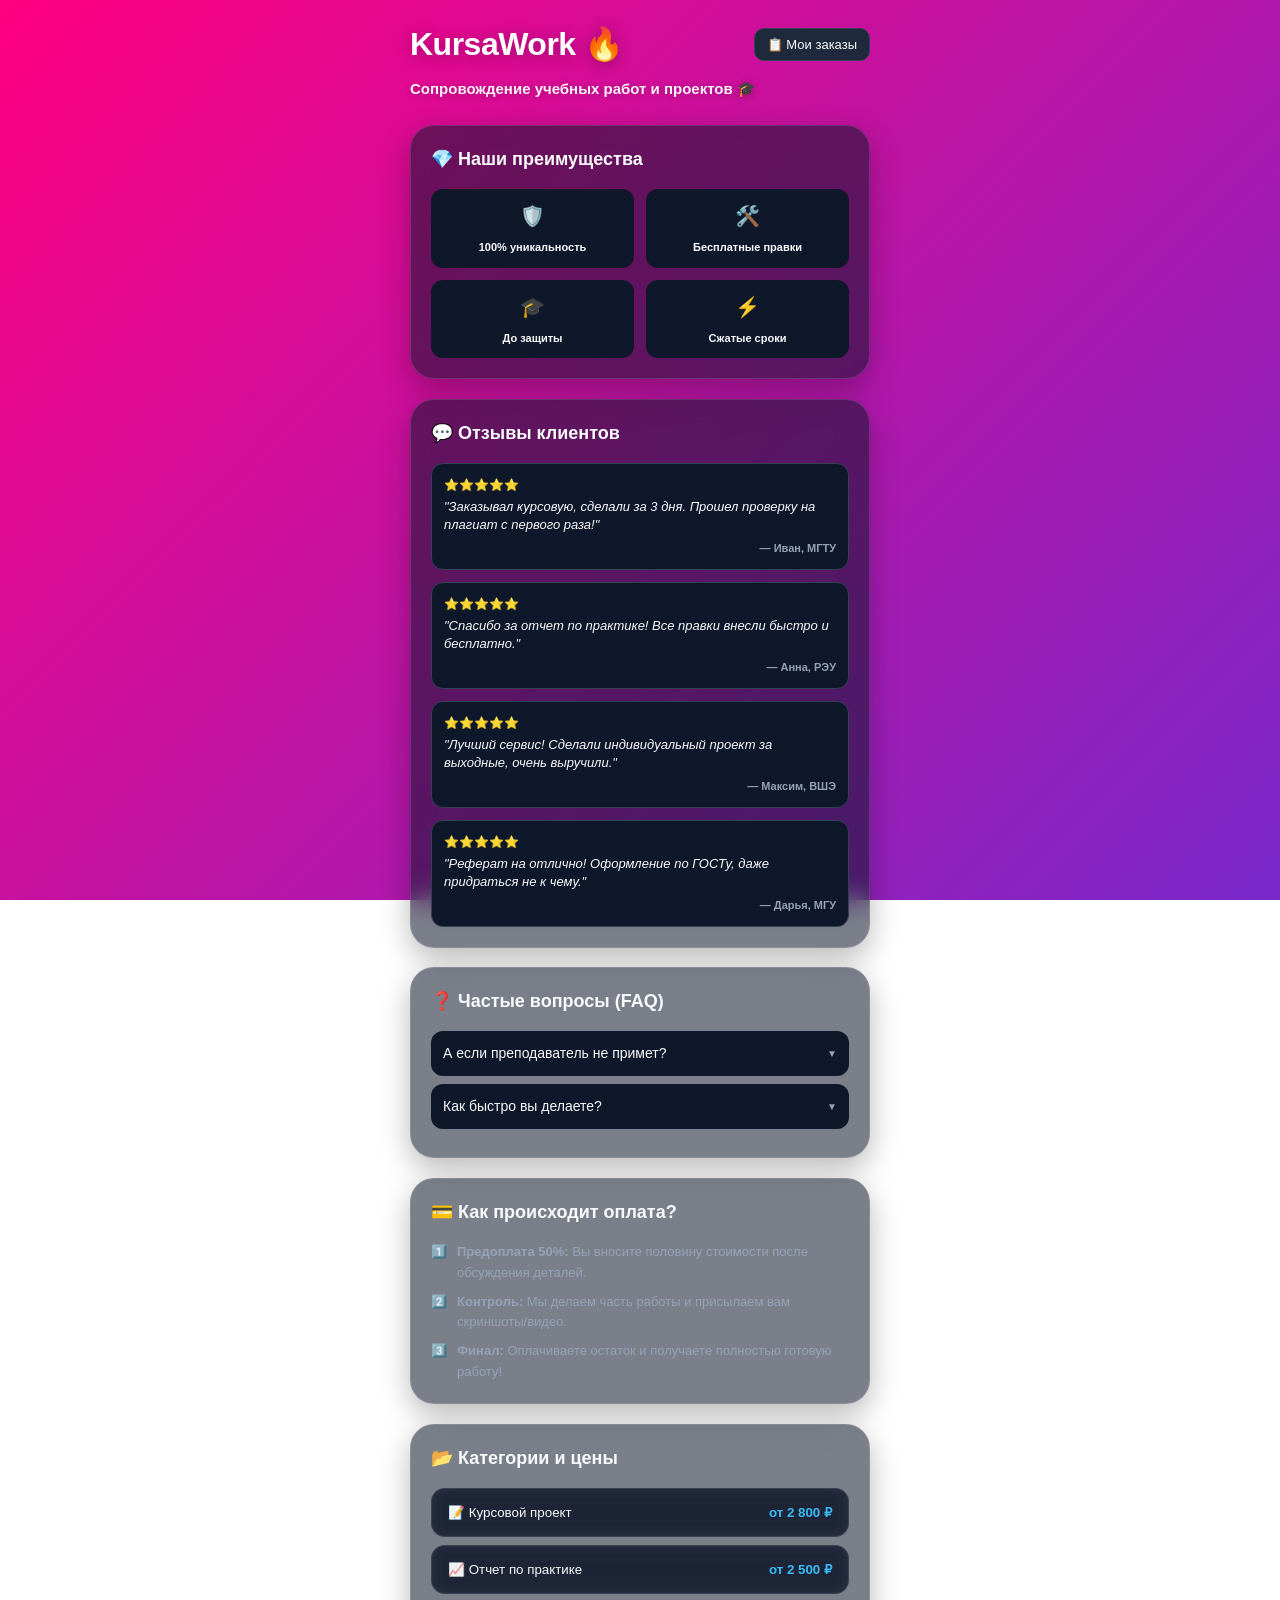
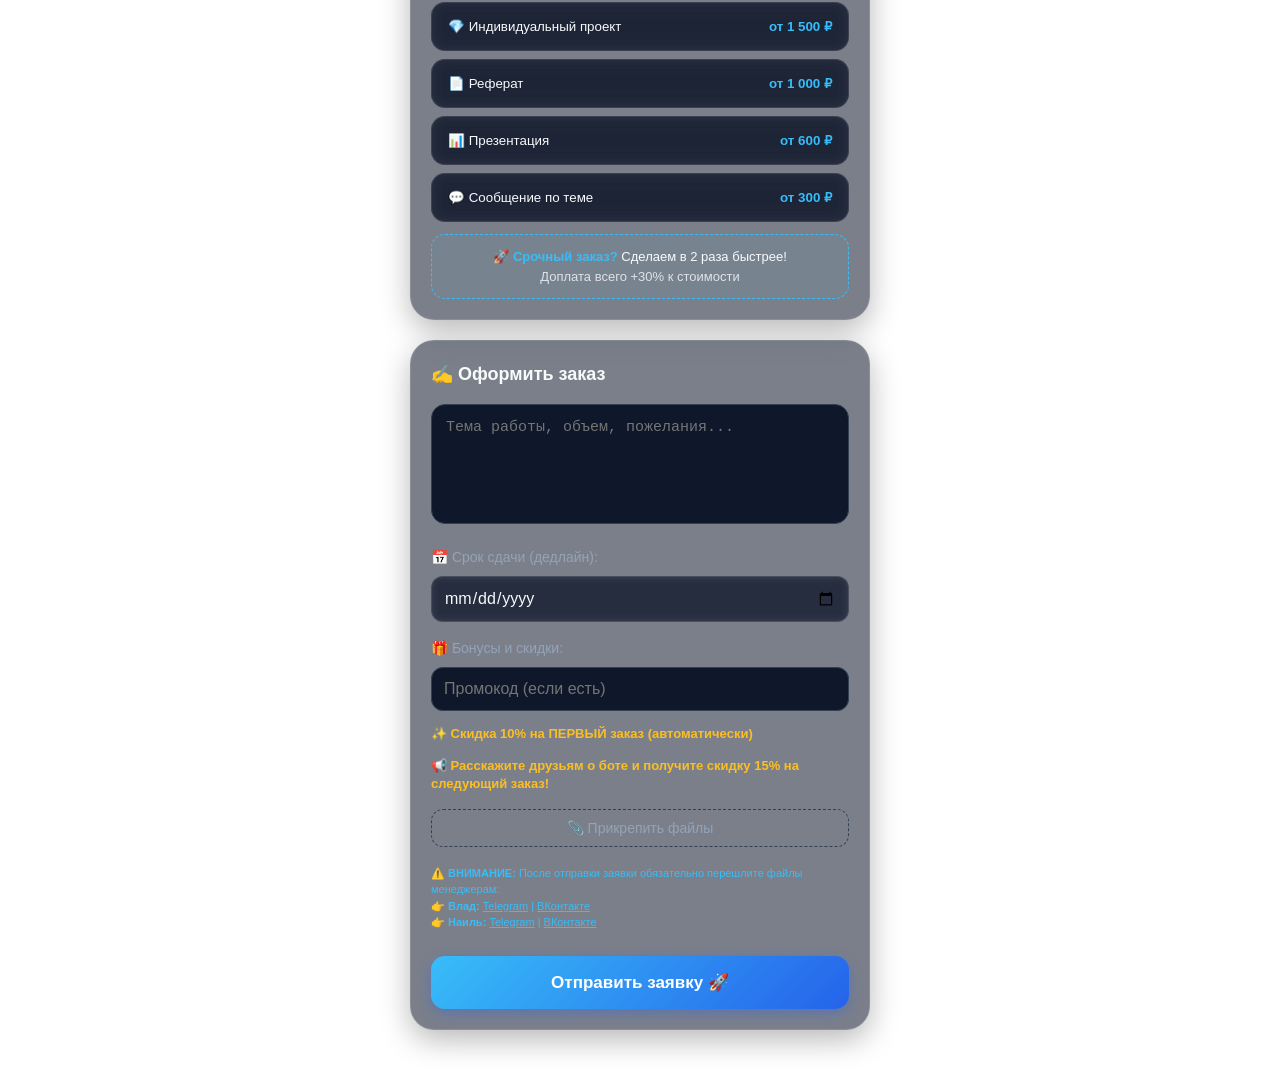
==== commit 2935e844: "Add files via upload" ====
--- a/index.html
+++ b/index.html
@@ -6,19 +6,18 @@
     <title>KursaWork Mini App</title>
     <link rel="stylesheet" href="./style.css?v=4.1" />
     <script src="https://telegram.org/js/telegram-web-app.js"></script>
-    <link rel="stylesheet" href="./preserved.css"><link rel="stylesheet" href="./account.css">
-    <script defer src="./bootstrap.js?v=5"></script></head>
-  <body><div id="kwAccountBar" class="kw-account-bar"></div>
+  <link rel="stylesheet" href="./original-layout.css?v=6"><script defer src="./bootstrap.js?v=6"></script></head>
+  <body>
     <main class="container">
       <!-- Главный экран -->
       <div id="home-view">
-        <div class="kw-preserved-129">
-          <h1 class="kw-preserved-130">KursaWork 🔥</h1>
-          <button id="showOrdersBtn" class="kw-preserved-131">
+        <div class="mini-original-0">
+          <h1 class="mini-original-1">KursaWork 🔥</h1>
+          <button id="showOrdersBtn" class="mini-original-2">
             📋 Мои заказы
           </button>
         </div>
-        <p class="kw-preserved-132 subtitle">Сопровождение учебных работ и проектов 🎓</p>
+        <p class="mini-original-3 subtitle">Сопровождение учебных работ и проектов 🎓</p>
 
         <section class="card">
           <h2>💎 Наши преимущества</h2>
@@ -84,16 +83,16 @@
 
         <section class="card">
           <h2>💳 Как происходит оплата?</h2>
-          <div class="kw-preserved-133">
-            <div class="kw-preserved-134">
+          <div class="mini-original-4">
+            <div class="mini-original-5">
               <span>1️⃣</span>
               <span><b>Предоплата 50%:</b> Вы вносите половину стоимости после обсуждения деталей.</span>
             </div>
-            <div class="kw-preserved-135">
+            <div class="mini-original-6">
               <span>2️⃣</span>
               <span><b>Контроль:</b> Мы делаем часть работы и присылаем вам скриншоты/видео.</span>
             </div>
-            <div class="kw-preserved-136">
+            <div class="mini-original-7">
               <span>3️⃣</span>
               <span><b>Финал:</b> Оплачиваете остаток и получаете полностью готовую работу!</span>
             </div>
@@ -129,7 +128,7 @@
           
           <div class="urgent-box">
             <p>🚀 <b>Срочный заказ?</b> Сделаем в 2 раза быстрее!</p>
-            <p class="kw-preserved-137">Доплата всего +30% к стоимости</p>
+            <p class="mini-original-8">Доплата всего +30% к стоимости</p>
           </div>
         </section>
 
@@ -153,10 +152,10 @@
             <input type="file" id="fileInput" multiple hidden />
             <button id="fileBtn" class="secondary">📎 Прикрепить файлы</button>
             <div id="fileList" class="file-list"></div>
-            <p class="kw-preserved-138">
+            <p class="mini-original-9">
               ⚠️ <b>ВНИМАНИЕ:</b> После отправки заявки обязательно перешлите файлы менеджерам: <br>
-              👉 <b>Влад:</b> <a href="https://t.me/R0llxon" class="kw-preserved-139">Telegram</a> | <a href="https://vk.ru/marsyanen" class="kw-preserved-140">ВКонтакте</a><br>
-              👉 <b>Наиль:</b> <a href="https://t.me/is_cosmo" class="kw-preserved-141">Telegram</a> | <a href="https://vk.ru/slarnyak" class="kw-preserved-142">ВКонтакте</a>
+              👉 <b>Влад:</b> <a href="https://t.me/R0llxon" class="mini-original-10">Telegram</a> | <a href="https://vk.ru/marsyanen" class="mini-original-11">ВКонтакте</a><br>
+              👉 <b>Наиль:</b> <a href="https://t.me/is_cosmo" class="mini-original-12">Telegram</a> | <a href="https://vk.ru/slarnyak" class="mini-original-13">ВКонтакте</a>
             </p>
           </div>
 
@@ -165,21 +164,21 @@
       </div>
 
       <!-- Экран заказов -->
-      <div id="orders-view" class="kw-preserved-143">
-        <div class="kw-preserved-144">
-          <div class="kw-preserved-145">
-            <button id="backBtn" class="kw-preserved-146">
+      <div id="orders-view" class="mini-original-14">
+        <div class="mini-original-15">
+          <div class="mini-original-16">
+            <button id="backBtn" class="mini-original-17">
               ←
             </button>
-            <h1 class="kw-preserved-147">📋 Мои заказы</h1>
+            <h1 class="mini-original-18">📋 Мои заказы</h1>
           </div>
-          <button id="clearAllBtn" class="kw-preserved-148">
+          <button id="clearAllBtn" class="mini-original-19">
             🗑️ Очистить всё
           </button>
         </div>
         <div id="orders-list"></div>
-        <div id="no-orders-msg" class="kw-preserved-149">
-          <p class="kw-preserved-150">У вас пока нет заказов.</p>
+        <div id="no-orders-msg" class="mini-original-20">
+          <p class="mini-original-21">У вас пока нет заказов.</p>
           <button id="to-home-btn" class="primary">Сделать первый заказ</button>
         </div>
       </div>
--- a/original-layout.css
+++ b/original-layout.css
@@ -0,0 +1,22 @@
+.mini-original-0{display: flex; justify-content: space-between; align-items: center; margin-bottom: 10px;}
+.mini-original-1{margin: 0; text-align: left;}
+.mini-original-2{background: var(--card-bg); border: 1px solid var(--border-color); color: var(--text-primary); padding: 8px 12px; border-radius: 10px; font-size: 13px; cursor: pointer; display: flex; align-items: center; gap: 6px;}
+.mini-original-3{text-align: left; margin-top: 0;}
+.mini-original-4{font-size: 13px; color: var(--text-secondary); line-height: 1.6;}
+.mini-original-5{display: flex; align-items: flex-start; gap: 10px; margin-bottom: 8px;}
+.mini-original-6{display: flex; align-items: flex-start; gap: 10px; margin-bottom: 8px;}
+.mini-original-7{display: flex; align-items: flex-start; gap: 10px;}
+.mini-original-8{font-size: 12px; margin-top: 4px; opacity: 0.8;}
+.mini-original-9{font-size: 11px; color: var(--accent-color); margin-top: 10px; font-weight: 500; line-height: 1.5;}
+.mini-original-10{color: #38bdf8; text-decoration: underline;}
+.mini-original-11{color: #38bdf8; text-decoration: underline;}
+.mini-original-12{color: #38bdf8; text-decoration: underline;}
+.mini-original-13{color: #38bdf8; text-decoration: underline;}
+.mini-original-14{display: none;}
+.mini-original-15{display: flex; align-items: center; justify-content: space-between; margin-bottom: 20px;}
+.mini-original-16{display: flex; align-items: center; gap: 15px;}
+.mini-original-17{background: var(--card-bg); border: 1px solid var(--border-color); color: var(--text-primary); width: 40px; height: 40px; border-radius: 12px; display: flex; align-items: center; justify-content: center; cursor: pointer; font-size: 18px;}
+.mini-original-18{margin: 0; font-size: 24px;}
+.mini-original-19{display: none; background: rgba(239, 68, 68, 0.1); border: 1px solid rgba(239, 68, 68, 0.2); color: #ef4444; padding: 8px 12px; border-radius: 10px; font-size: 12px; cursor: pointer; font-weight: 600;}
+.mini-original-20{display: none; text-align: center; padding: 40px 20px;}
+.mini-original-21{font-size: 16px; color: var(--text-secondary);}
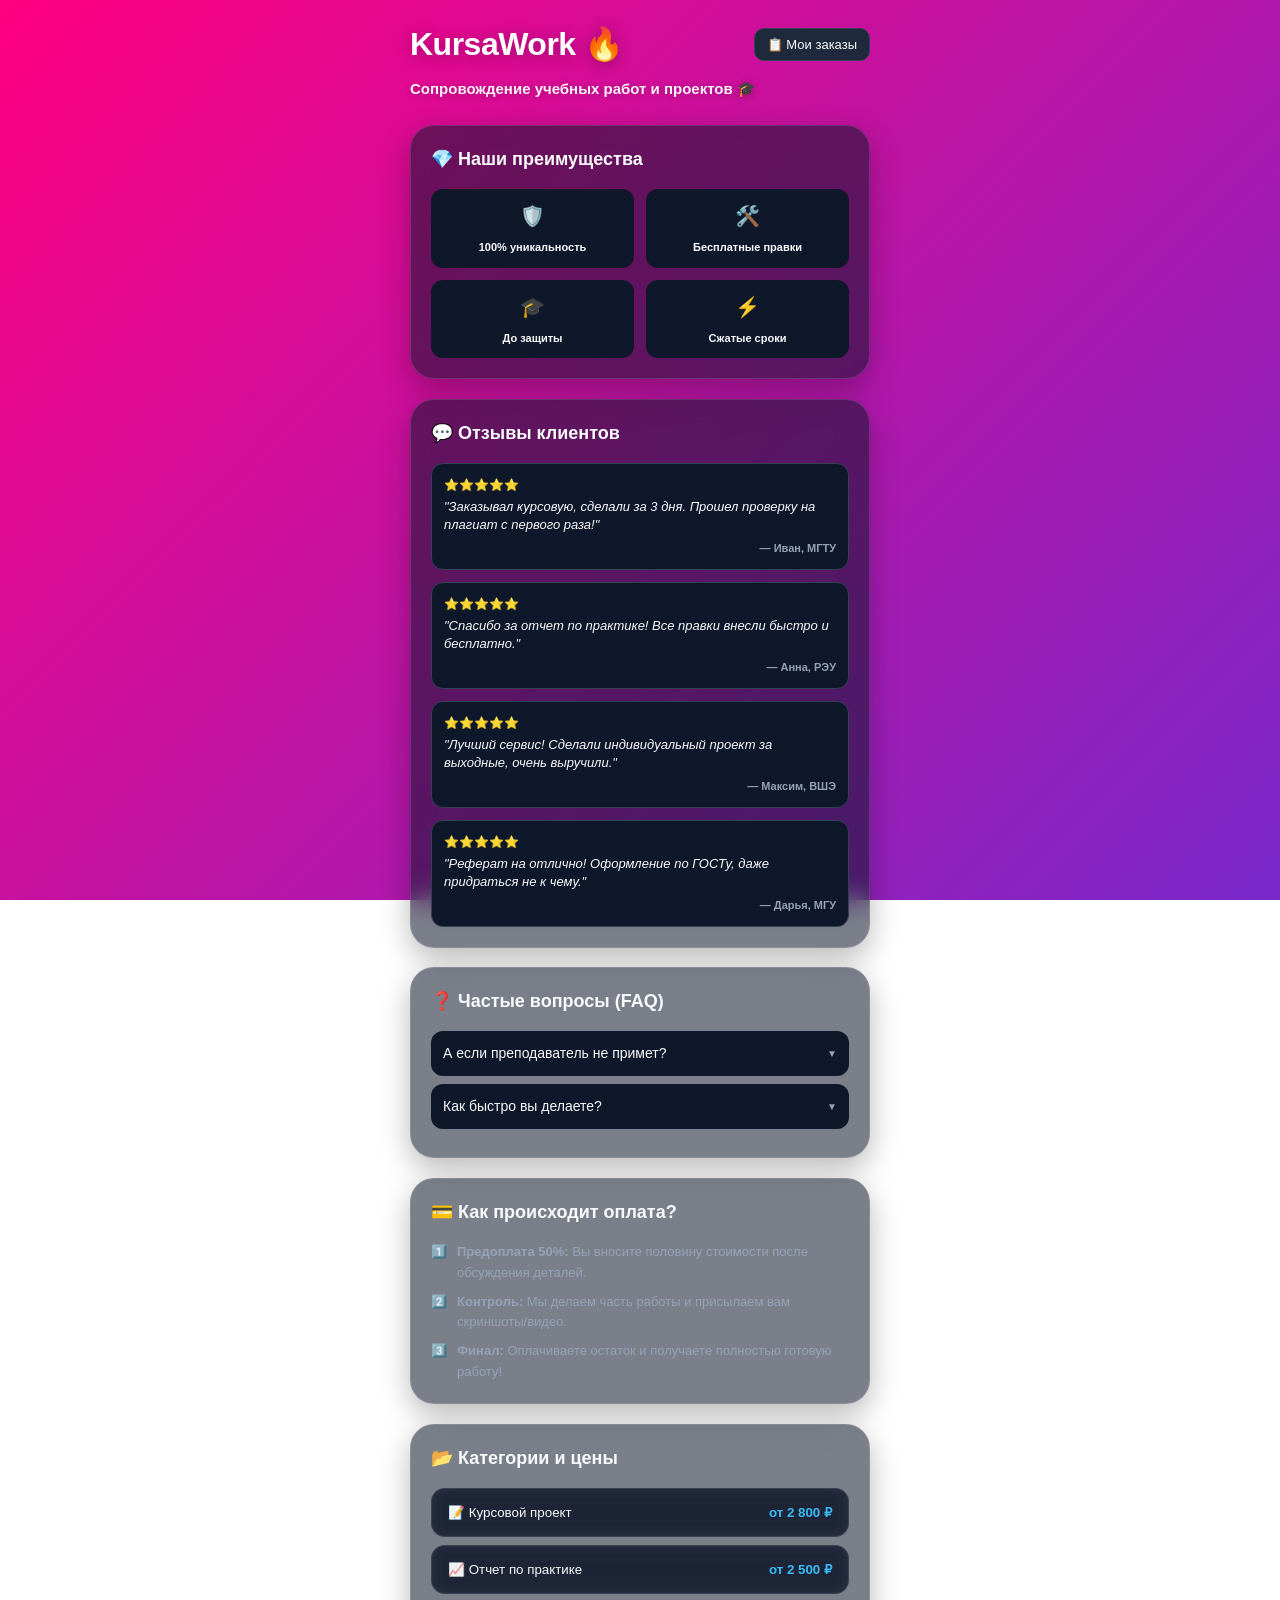
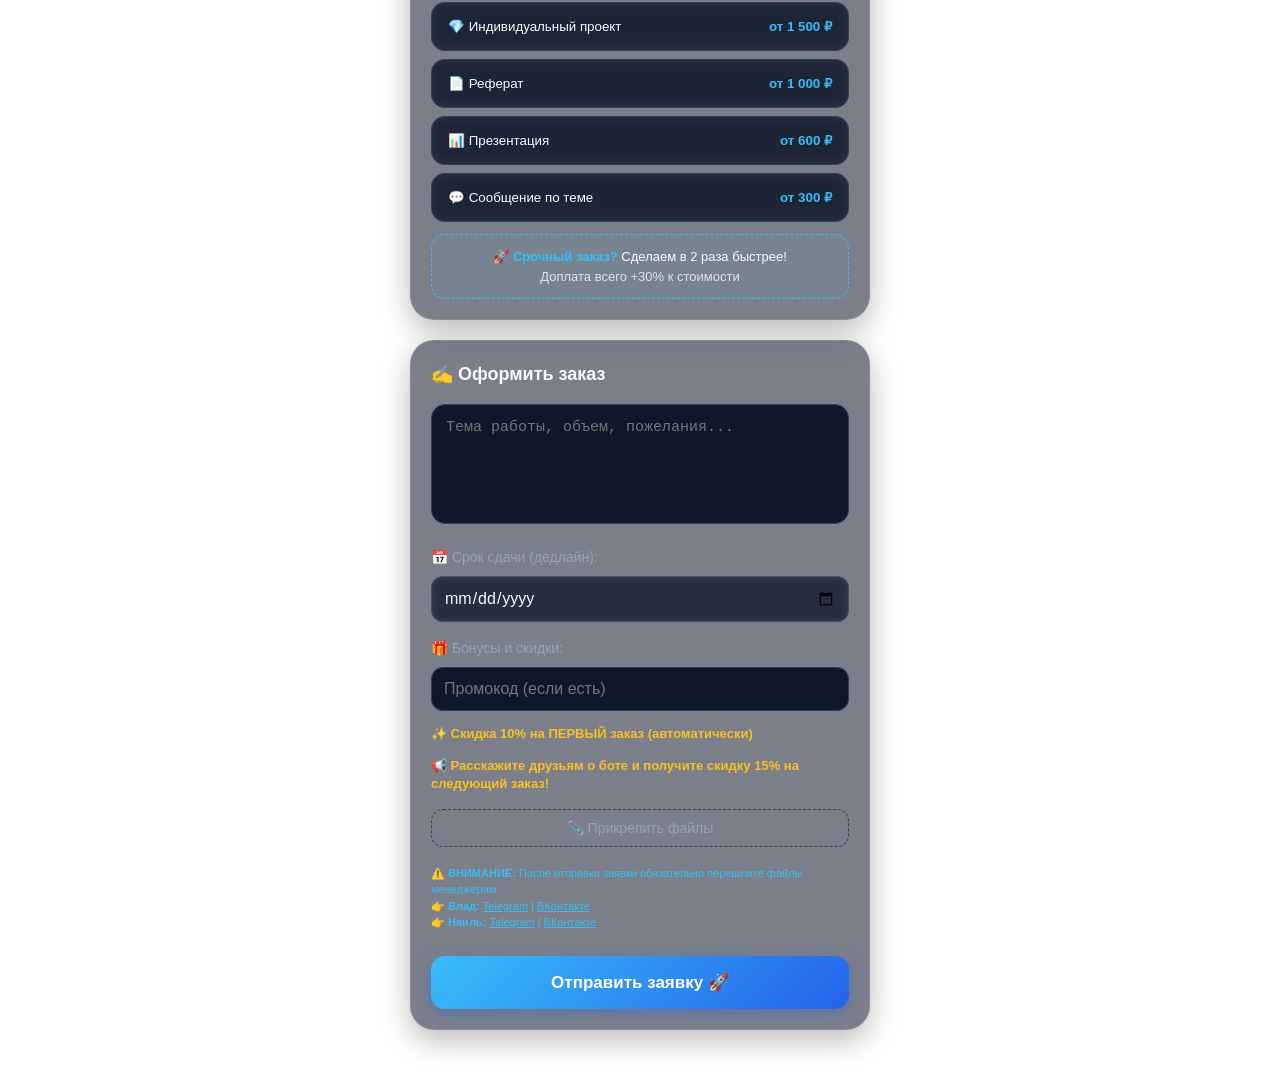
==== commit 175eb73f: "Add files via upload" ====
--- a/index.html
+++ b/index.html
@@ -4,9 +4,9 @@
     <meta charset="UTF-8" />
     <meta name="viewport" content="width=device-width, initial-scale=1.0, maximum-scale=1.0, user-scalable=no" />
     <title>KursaWork Mini App</title>
-    <link rel="stylesheet" href="./style.css?v=4.1" />
+    <link rel="stylesheet" href="./style.css?v=7" />
     <script src="https://telegram.org/js/telegram-web-app.js"></script>
-  <link rel="stylesheet" href="./original-layout.css?v=6"><script defer src="./bootstrap.js?v=6"></script></head>
+  <script defer src="./bootstrap.js?v=7"></script></head>
   <body>
     <main class="container">
       <!-- Главный экран -->
@@ -172,9 +172,6 @@
             </button>
             <h1 class="mini-original-18">📋 Мои заказы</h1>
           </div>
-          <button id="clearAllBtn" class="mini-original-19">
-            🗑️ Очистить всё
-          </button>
         </div>
         <div id="orders-list"></div>
         <div id="no-orders-msg" class="mini-original-20">
--- a/style.css
+++ b/style.css
@@ -556,3 +556,31 @@
   transform: scale(0.97);
   box-shadow: 0 2px 10px 0 rgba(37, 99, 235, 0.39);
 }
+
+.mini-original-0{display: flex; justify-content: space-between; align-items: center; margin-bottom: 10px;}
+.mini-original-1{margin: 0; text-align: left;}
+.mini-original-2{background: var(--card-bg); border: 1px solid var(--border-color); color: var(--text-primary); padding: 8px 12px; border-radius: 10px; font-size: 13px; cursor: pointer; display: flex; align-items: center; gap: 6px;}
+.mini-original-3{text-align: left; margin-top: 0;}
+.mini-original-4{font-size: 13px; color: var(--text-secondary); line-height: 1.6;}
+.mini-original-5{display: flex; align-items: flex-start; gap: 10px; margin-bottom: 8px;}
+.mini-original-6{display: flex; align-items: flex-start; gap: 10px; margin-bottom: 8px;}
+.mini-original-7{display: flex; align-items: flex-start; gap: 10px;}
+.mini-original-8{font-size: 12px; margin-top: 4px; opacity: 0.8;}
+.mini-original-9{font-size: 11px; color: var(--accent-color); margin-top: 10px; font-weight: 500; line-height: 1.5;}
+.mini-original-10{color: #38bdf8; text-decoration: underline;}
+.mini-original-11{color: #38bdf8; text-decoration: underline;}
+.mini-original-12{color: #38bdf8; text-decoration: underline;}
+.mini-original-13{color: #38bdf8; text-decoration: underline;}
+.mini-original-14{display: none;}
+.mini-original-15{display: flex; align-items: center; justify-content: space-between; margin-bottom: 20px;}
+.mini-original-16{display: flex; align-items: center; gap: 15px;}
+.mini-original-17{background: var(--card-bg); border: 1px solid var(--border-color); color: var(--text-primary); width: 40px; height: 40px; border-radius: 12px; display: flex; align-items: center; justify-content: center; cursor: pointer; font-size: 18px;}
+.mini-original-18{margin: 0; font-size: 24px;}
+.mini-original-19{display: none; background: rgba(239, 68, 68, 0.1); border: 1px solid rgba(239, 68, 68, 0.2); color: #ef4444; padding: 8px 12px; border-radius: 10px; font-size: 12px; cursor: pointer; font-weight: 600;}
+.mini-original-20{display: none; text-align: center; padding: 40px 20px;}
+.mini-original-21{font-size: 16px; color: var(--text-secondary);}
+
+.mini-order-heading,.mini-order-bottom{display:flex;align-items:center;justify-content:space-between;gap:12px}.mini-order-heading{margin-bottom:10px}.mini-order-bottom{margin-top:10px}.order-card{transform:translateZ(0);transition:box-shadow .2s,border-color .2s}.order-card:hover{border-color:rgba(56,189,248,.5);box-shadow:0 0 20px rgba(56,189,248,.12)}.mini-screen-enter{animation:miniScreenEnter .28s ease-out}@keyframes miniScreenEnter{from{opacity:0;transform:translateY(12px)}to{opacity:1;transform:translateY(0)}}@media(prefers-reduced-motion:reduce){.mini-screen-enter{animation:none}}
+
+/* Accepted badge matches the original My Orders screen. */
+.status-accepted{background:rgba(148,163,184,.1);color:#94a3b8}
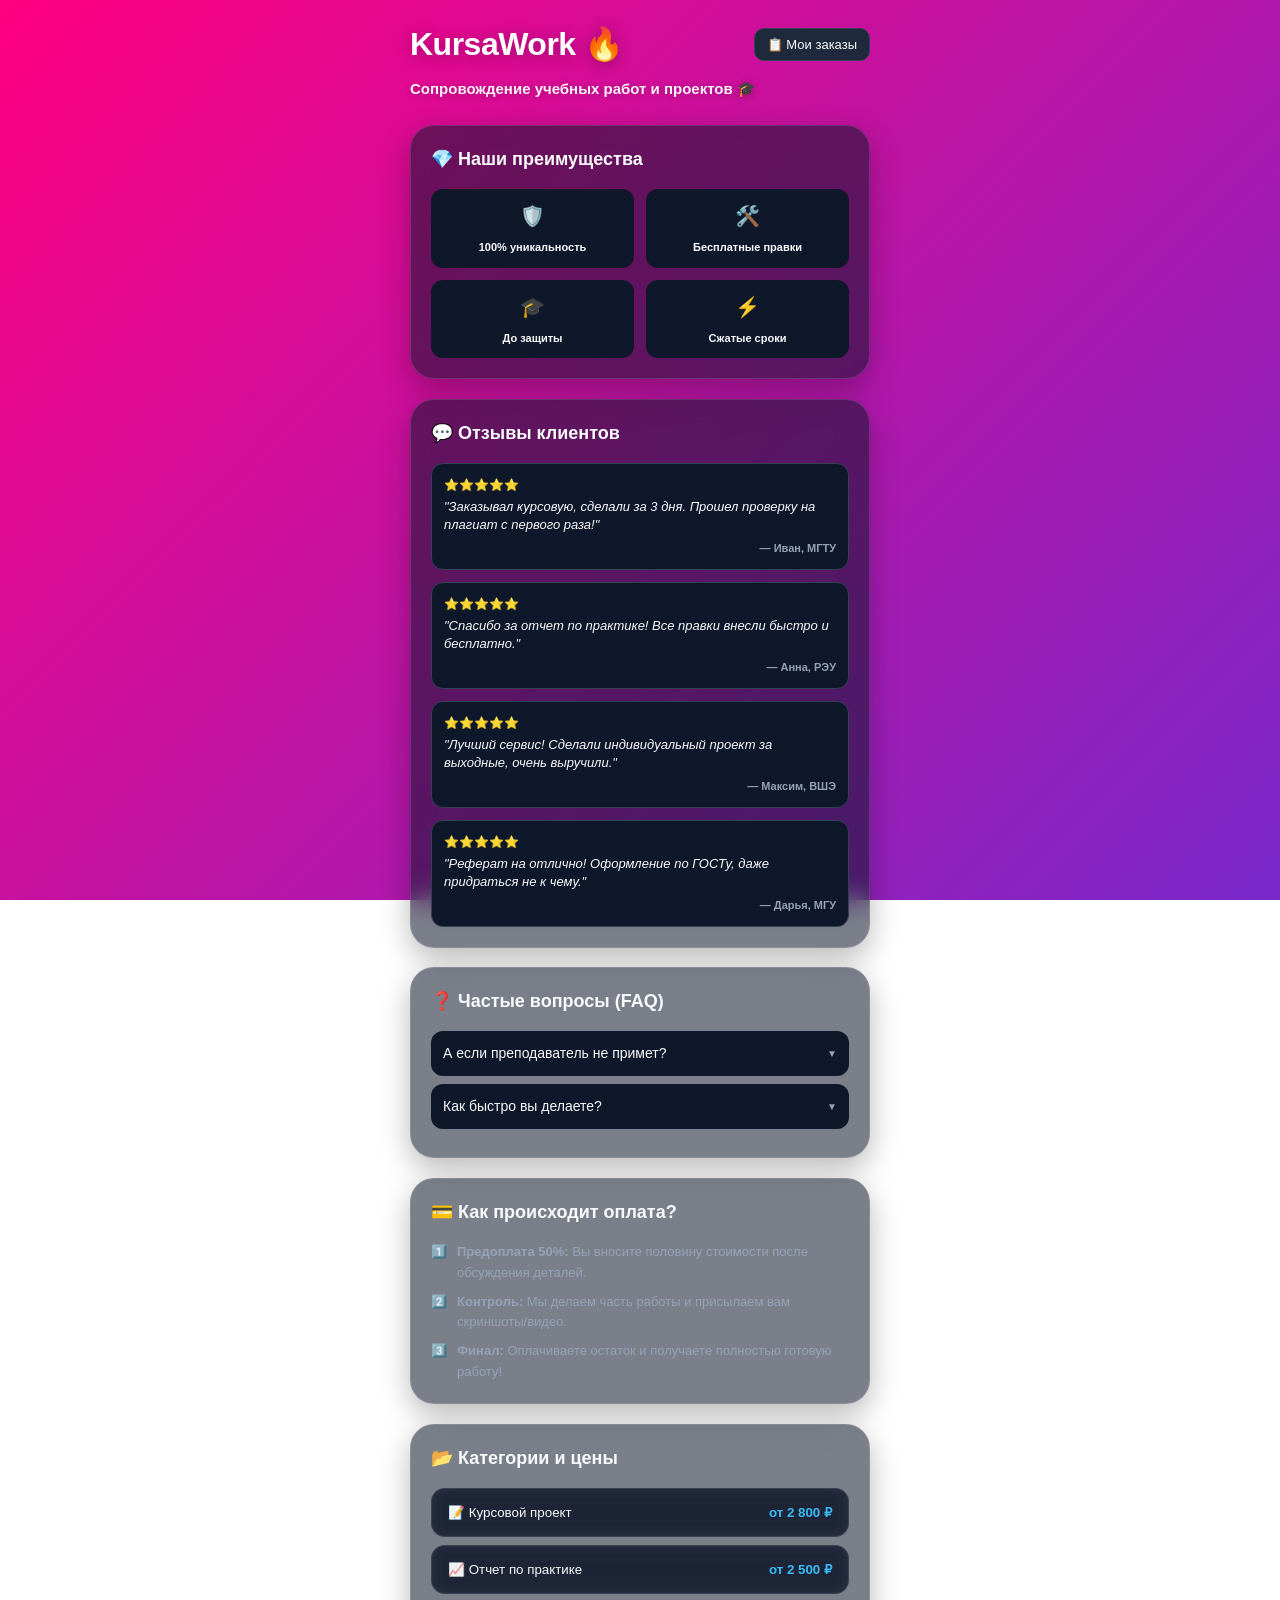
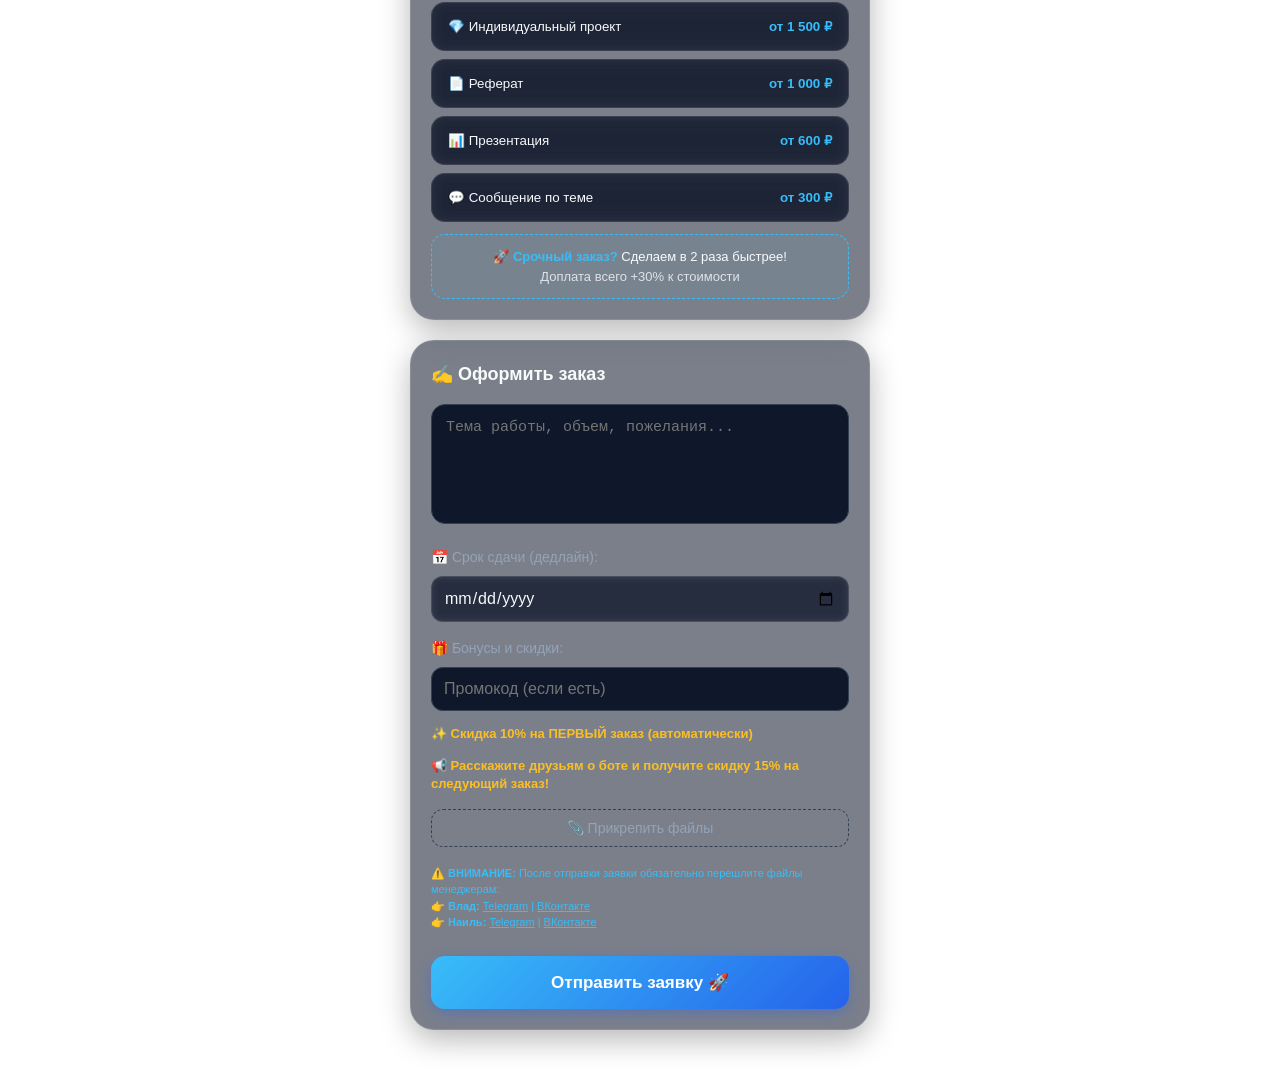
==== commit fcc00b4f: "Add files via upload" ====
--- a/index.html
+++ b/index.html
@@ -4,9 +4,9 @@
     <meta charset="UTF-8" />
     <meta name="viewport" content="width=device-width, initial-scale=1.0, maximum-scale=1.0, user-scalable=no" />
     <title>KursaWork Mini App</title>
-    <link rel="stylesheet" href="./style.css?v=7" />
+    <link rel="stylesheet" href="./style.css?v=8" />
     <script src="https://telegram.org/js/telegram-web-app.js"></script>
-  <script defer src="./bootstrap.js?v=7"></script></head>
+  <script defer src="./bootstrap.js?v=8"></script></head>
   <body>
     <main class="container">
       <!-- Главный экран -->
--- a/style.css
+++ b/style.css
@@ -584,3 +584,5 @@
 
 /* Accepted badge matches the original My Orders screen. */
 .status-accepted{background:rgba(148,163,184,.1);color:#94a3b8}
+
+.mini-order-status-wrap{display:flex;align-items:center;gap:8px}.mini-order-delete{background:transparent;border:0;color:inherit;padding:4px;cursor:pointer;font-size:16px}.mini-order-delete:hover{background:rgba(239,68,68,.15);border-radius:6px}
